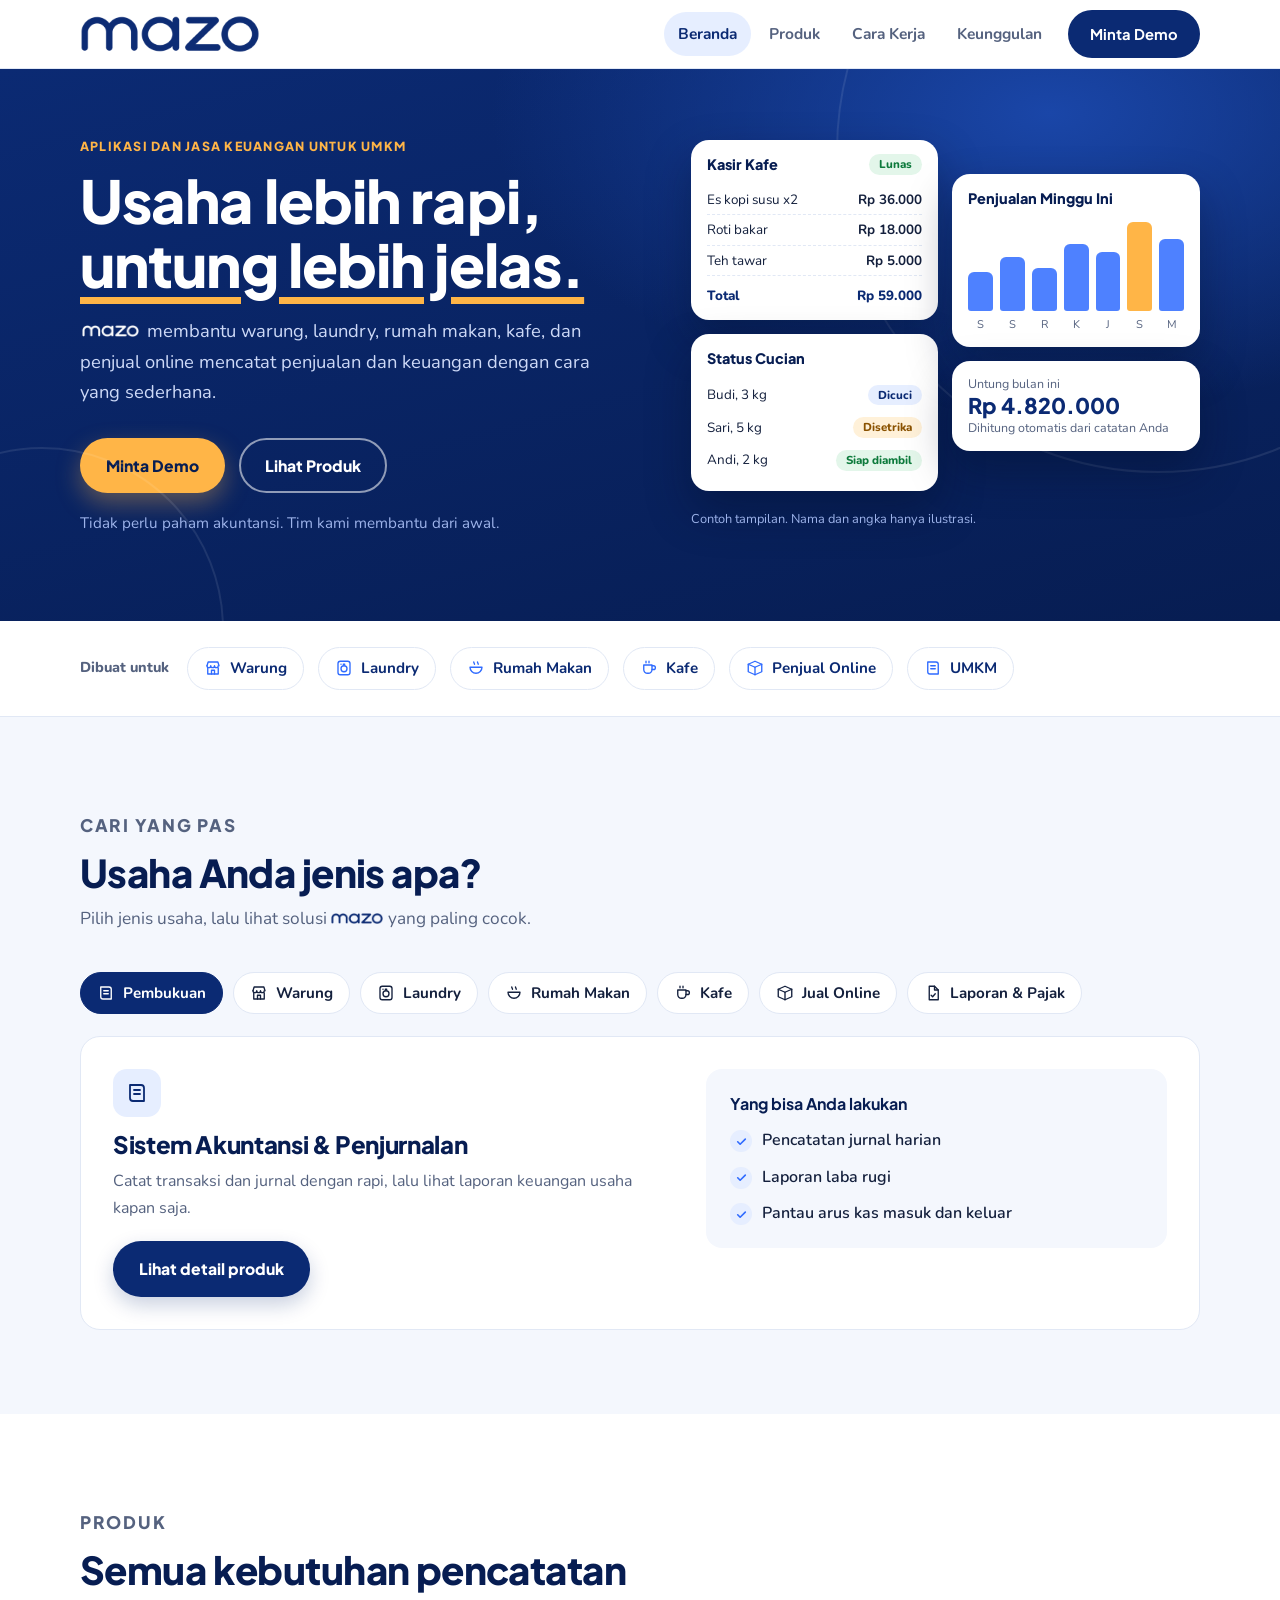
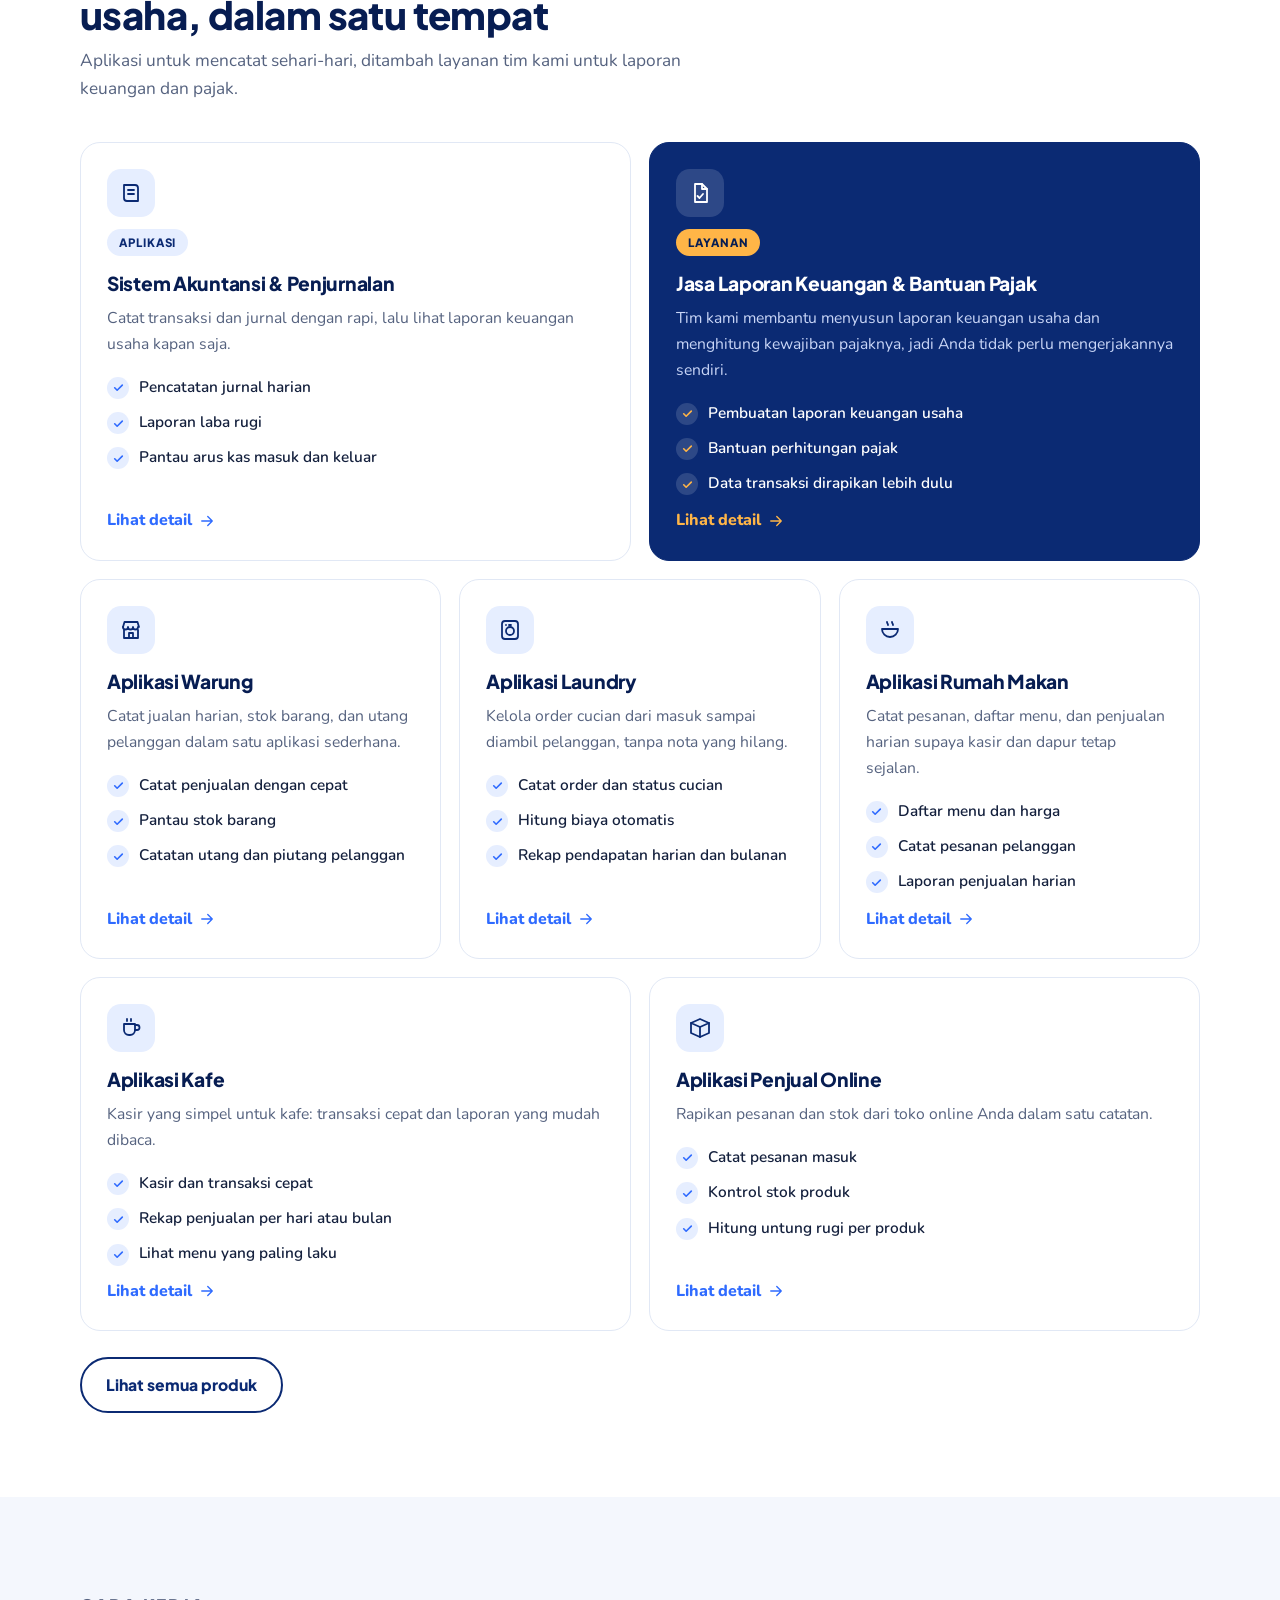
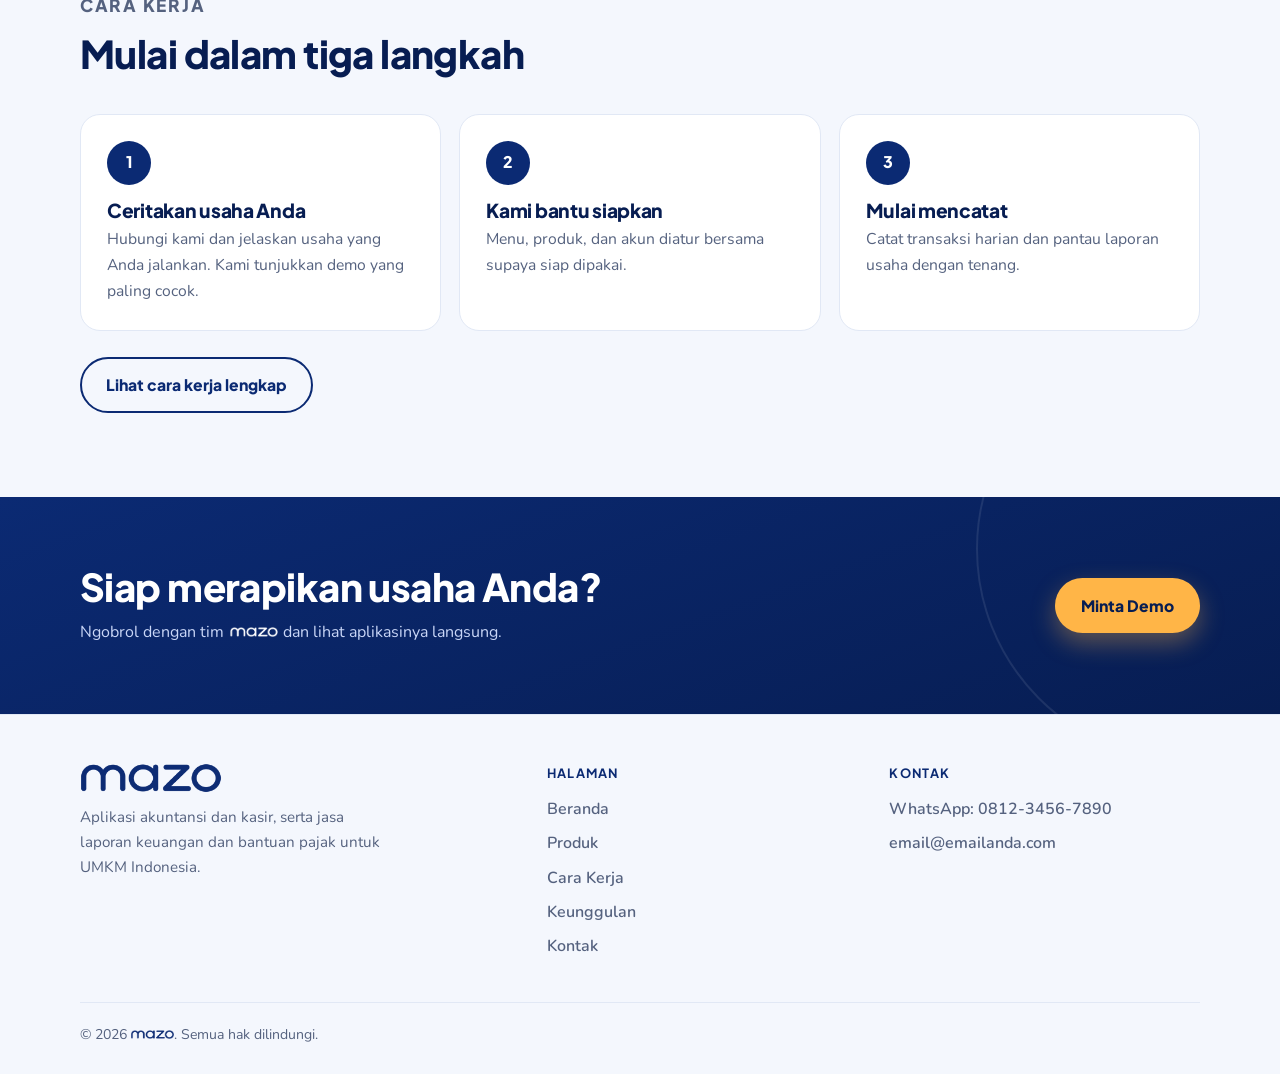
==== index.html @ a64cbf09 "Add files via upload" ====
<!doctype html>
<!-- Mazo website v1.2 -->
<html lang="id">
<head>
<meta charset="utf-8">
<meta name="viewport" content="width=device-width, initial-scale=1, viewport-fit=cover">
<meta name="version" content="1.2">
<title>Mazo - Aplikasi Akuntansi dan Kasir untuk UMKM</title>
<meta name="description" content="Aplikasi akuntansi, kasir, serta jasa laporan keuangan dan bantuan pajak untuk warung, laundry, rumah makan, kafe, dan penjual online.">
<link rel="preconnect" href="https://fonts.googleapis.com"><link rel="preconnect" href="https://fonts.gstatic.com" crossorigin><link href="https://fonts.googleapis.com/css2?family=Nunito:wght@400;600;700&amp;family=Plus+Jakarta+Sans:wght@700;800&amp;display=swap" rel="stylesheet">
<link rel="stylesheet" href="style.css">
</head>
<body>
<div class="site" data-page="index.html"><header class="hdr"><div class="wrap nav"><a href="index.html" aria-label="Mazo, ke beranda"><span class="logo logo-h" role="img" aria-label="Mazo"></span></a><button class="burger" id="burger" aria-label="Buka menu" aria-expanded="false" aria-controls="menu"><span></span><span></span><span></span></button><nav class="menu" id="menu" aria-label="Menu utama"><a href="index.html" aria-current="page">Beranda</a><a href="produk.html">Produk</a><a href="cara-kerja.html">Cara Kerja</a><a href="keunggulan.html">Keunggulan</a><a class="btn" href="kontak.html">Minta Demo</a></nav></div></header><main>
<section class="hero"><div class="wrap hero-grid">
 <div>
  <p class="eyebrow eyebrow-light">Aplikasi dan jasa keuangan untuk UMKM</p>
  <h1>Usaha lebih rapi, <span class="hl">untung lebih jelas.</span></h1>
  <p class="hero-lead"><span class="mz mz-putih" role="img" aria-label="Mazo"></span> membantu warung, laundry, rumah makan, kafe, dan penjual online mencatat penjualan dan keuangan dengan cara yang sederhana.</p>
  <div class="cta-row"><a class="btn btn-sun" href="kontak.html">Minta Demo</a><a class="btn btn-line" href="produk.html">Lihat Produk</a></div>
  <p class="hero-note">Tidak perlu paham akuntansi. Tim kami membantu dari awal.</p>
 </div>
 <div class="collage" aria-hidden="true">
  <div class="col">
   <div class="pop"><div class="pop-head"><span>Kasir Kafe</span><span class="pill">Lunas</span></div>
    <ul class="rows"><li><span>Es kopi susu x2</span><b>Rp 36.000</b></li><li><span>Roti bakar</span><b>Rp 18.000</b></li><li><span>Teh tawar</span><b>Rp 5.000</b></li></ul>
    <div class="total"><span>Total</span><span>Rp 59.000</span></div></div>
   <div class="pop"><div class="pop-head"><span>Status Cucian</span></div>
    <ul class="status"><li><span>Budi, 3 kg</span><span class="pill pill-blue">Dicuci</span></li><li><span>Sari, 5 kg</span><span class="pill pill-sun">Disetrika</span></li><li><span>Andi, 2 kg</span><span class="pill">Siap diambil</span></li></ul></div>
  </div>
  <div class="col">
   <div class="pop"><div class="pop-head"><span>Penjualan Minggu Ini</span></div>
    <div class="bars"><span style="height:42%"></span><span style="height:58%"></span><span style="height:46%"></span><span style="height:72%"></span><span style="height:64%"></span><span class="top" style="height:96%"></span><span style="height:78%"></span></div>
    <div class="days"><span>S</span><span>S</span><span>R</span><span>K</span><span>J</span><span>S</span><span>M</span></div></div>
   <div class="pop"><div class="stat-label">Untung bulan ini</div><div class="stat">Rp 4.820.000</div><div class="stat-label">Dihitung otomatis dari catatan Anda</div></div>
  </div>
  <p class="collage-cap">Contoh tampilan. Nama dan angka hanya ilustrasi.</p>
 </div>
</div></section>
<section class="strip"><div class="wrap"><span class="strip-label">Dibuat untuk</span><span class="chip"><svg class="ico" viewBox="0 0 24 24" fill="none" stroke="currentColor" stroke-width="1.8" stroke-linecap="round" stroke-linejoin="round" aria-hidden="true"><path d="M4 9l1.5-5h13L20 9"/><path d="M4 9a2.5 2.5 0 0 0 5 0 2.5 2.5 0 0 0 5 0 2.5 2.5 0 0 0 5 0"/><path d="M5 12v8h14v-8"/><path d="M10 20v-5h4v5"/></svg>Warung</span><span class="chip"><svg class="ico" viewBox="0 0 24 24" fill="none" stroke="currentColor" stroke-width="1.8" stroke-linecap="round" stroke-linejoin="round" aria-hidden="true"><rect x="4" y="3" width="16" height="18" rx="3"/><circle cx="12" cy="13" r="4"/><path d="M8 7h.01M11 7h2"/></svg>Laundry</span><span class="chip"><svg class="ico" viewBox="0 0 24 24" fill="none" stroke="currentColor" stroke-width="1.8" stroke-linecap="round" stroke-linejoin="round" aria-hidden="true"><path d="M4 11h16a8 8 0 0 1-16 0z"/><path d="M9 4c0 1.5 1 1.5 1 3M14 4c0 1.5 1 1.5 1 3"/></svg>Rumah Makan</span><span class="chip"><svg class="ico" viewBox="0 0 24 24" fill="none" stroke="currentColor" stroke-width="1.8" stroke-linecap="round" stroke-linejoin="round" aria-hidden="true"><path d="M5 8h11v6a5 5 0 0 1-5 5h-1a5 5 0 0 1-5-5z"/><path d="M16 9h2a2.5 2.5 0 0 1 0 5h-2"/><path d="M8 3v2M12 3v2"/></svg>Kafe</span><span class="chip"><svg class="ico" viewBox="0 0 24 24" fill="none" stroke="currentColor" stroke-width="1.8" stroke-linecap="round" stroke-linejoin="round" aria-hidden="true"><path d="M3 7l9-4 9 4-9 4z"/><path d="M3 7v10l9 4 9-4V7"/><path d="M12 11v10"/></svg>Penjual Online</span><span class="chip"><svg class="ico" viewBox="0 0 24 24" fill="none" stroke="currentColor" stroke-width="1.8" stroke-linecap="round" stroke-linejoin="round" aria-hidden="true"><path d="M5 4h11a3 3 0 0 1 3 3v13H8a3 3 0 0 1-3-3z"/><path d="M9 9h6M9 13h6"/></svg>UMKM</span></div></section><section class="section section-mist"><div class="wrap"><div class="sec-head"><p class="eyebrow">Cari yang pas</p><h2>Usaha Anda jenis apa?</h2><p>Pilih jenis usaha, lalu lihat solusi <span class="mz" role="img" aria-label="Mazo"></span> yang paling cocok.</p></div><div class="tabs" role="tablist" aria-label="Jenis usaha"><button class="tab on" type="button" role="tab" data-tab="akuntansi" aria-selected="true"><svg class="ico" viewBox="0 0 24 24" fill="none" stroke="currentColor" stroke-width="1.8" stroke-linecap="round" stroke-linejoin="round" aria-hidden="true"><path d="M5 4h11a3 3 0 0 1 3 3v13H8a3 3 0 0 1-3-3z"/><path d="M9 9h6M9 13h6"/></svg>Pembukuan</button><button class="tab" type="button" role="tab" data-tab="warung" aria-selected="false"><svg class="ico" viewBox="0 0 24 24" fill="none" stroke="currentColor" stroke-width="1.8" stroke-linecap="round" stroke-linejoin="round" aria-hidden="true"><path d="M4 9l1.5-5h13L20 9"/><path d="M4 9a2.5 2.5 0 0 0 5 0 2.5 2.5 0 0 0 5 0 2.5 2.5 0 0 0 5 0"/><path d="M5 12v8h14v-8"/><path d="M10 20v-5h4v5"/></svg>Warung</button><button class="tab" type="button" role="tab" data-tab="laundry" aria-selected="false"><svg class="ico" viewBox="0 0 24 24" fill="none" stroke="currentColor" stroke-width="1.8" stroke-linecap="round" stroke-linejoin="round" aria-hidden="true"><rect x="4" y="3" width="16" height="18" rx="3"/><circle cx="12" cy="13" r="4"/><path d="M8 7h.01M11 7h2"/></svg>Laundry</button><button class="tab" type="button" role="tab" data-tab="rumah-makan" aria-selected="false"><svg class="ico" viewBox="0 0 24 24" fill="none" stroke="currentColor" stroke-width="1.8" stroke-linecap="round" stroke-linejoin="round" aria-hidden="true"><path d="M4 11h16a8 8 0 0 1-16 0z"/><path d="M9 4c0 1.5 1 1.5 1 3M14 4c0 1.5 1 1.5 1 3"/></svg>Rumah Makan</button><button class="tab" type="button" role="tab" data-tab="kafe" aria-selected="false"><svg class="ico" viewBox="0 0 24 24" fill="none" stroke="currentColor" stroke-width="1.8" stroke-linecap="round" stroke-linejoin="round" aria-hidden="true"><path d="M5 8h11v6a5 5 0 0 1-5 5h-1a5 5 0 0 1-5-5z"/><path d="M16 9h2a2.5 2.5 0 0 1 0 5h-2"/><path d="M8 3v2M12 3v2"/></svg>Kafe</button><button class="tab" type="button" role="tab" data-tab="penjual-online" aria-selected="false"><svg class="ico" viewBox="0 0 24 24" fill="none" stroke="currentColor" stroke-width="1.8" stroke-linecap="round" stroke-linejoin="round" aria-hidden="true"><path d="M3 7l9-4 9 4-9 4z"/><path d="M3 7v10l9 4 9-4V7"/><path d="M12 11v10"/></svg>Jual Online</button><button class="tab" type="button" role="tab" data-tab="jasa" aria-selected="false"><svg class="ico" viewBox="0 0 24 24" fill="none" stroke="currentColor" stroke-width="1.8" stroke-linecap="round" stroke-linejoin="round" aria-hidden="true"><path d="M7 3h7l5 5v13H7z"/><path d="M14 3v5h5"/><path d="M9.5 15l2 2 3.5-4"/></svg>Laporan & Pajak</button></div><div class="panel" role="tabpanel" data-panel="akuntansi"><div><span class="ico-box"><svg class="ico" viewBox="0 0 24 24" fill="none" stroke="currentColor" stroke-width="1.8" stroke-linecap="round" stroke-linejoin="round" aria-hidden="true"><path d="M5 4h11a3 3 0 0 1 3 3v13H8a3 3 0 0 1-3-3z"/><path d="M9 9h6M9 13h6"/></svg></span><h3>Sistem Akuntansi & Penjurnalan</h3><p>Catat transaksi dan jurnal dengan rapi, lalu lihat laporan keuangan usaha kapan saja.</p><a class="btn btn-primary" href="produk.html#akuntansi">Lihat detail produk</a></div><div class="panel-list"><b>Yang bisa Anda lakukan</b><ul class="ticks"><li>Pencatatan jurnal harian</li><li>Laporan laba rugi</li><li>Pantau arus kas masuk dan keluar</li></ul></div></div><div class="panel" role="tabpanel" data-panel="warung" hidden><div><span class="ico-box"><svg class="ico" viewBox="0 0 24 24" fill="none" stroke="currentColor" stroke-width="1.8" stroke-linecap="round" stroke-linejoin="round" aria-hidden="true"><path d="M4 9l1.5-5h13L20 9"/><path d="M4 9a2.5 2.5 0 0 0 5 0 2.5 2.5 0 0 0 5 0 2.5 2.5 0 0 0 5 0"/><path d="M5 12v8h14v-8"/><path d="M10 20v-5h4v5"/></svg></span><h3>Aplikasi Warung</h3><p>Catat jualan harian, stok barang, dan utang pelanggan dalam satu aplikasi sederhana.</p><a class="btn btn-primary" href="produk.html#warung">Lihat detail produk</a></div><div class="panel-list"><b>Yang bisa Anda lakukan</b><ul class="ticks"><li>Catat penjualan dengan cepat</li><li>Pantau stok barang</li><li>Catatan utang dan piutang pelanggan</li></ul></div></div><div class="panel" role="tabpanel" data-panel="laundry" hidden><div><span class="ico-box"><svg class="ico" viewBox="0 0 24 24" fill="none" stroke="currentColor" stroke-width="1.8" stroke-linecap="round" stroke-linejoin="round" aria-hidden="true"><rect x="4" y="3" width="16" height="18" rx="3"/><circle cx="12" cy="13" r="4"/><path d="M8 7h.01M11 7h2"/></svg></span><h3>Aplikasi Laundry</h3><p>Kelola order cucian dari masuk sampai diambil pelanggan, tanpa nota yang hilang.</p><a class="btn btn-primary" href="produk.html#laundry">Lihat detail produk</a></div><div class="panel-list"><b>Yang bisa Anda lakukan</b><ul class="ticks"><li>Catat order dan status cucian</li><li>Hitung biaya otomatis</li><li>Rekap pendapatan harian dan bulanan</li></ul></div></div><div class="panel" role="tabpanel" data-panel="rumah-makan" hidden><div><span class="ico-box"><svg class="ico" viewBox="0 0 24 24" fill="none" stroke="currentColor" stroke-width="1.8" stroke-linecap="round" stroke-linejoin="round" aria-hidden="true"><path d="M4 11h16a8 8 0 0 1-16 0z"/><path d="M9 4c0 1.5 1 1.5 1 3M14 4c0 1.5 1 1.5 1 3"/></svg></span><h3>Aplikasi Rumah Makan</h3><p>Catat pesanan, daftar menu, dan penjualan harian supaya kasir dan dapur tetap sejalan.</p><a class="btn btn-primary" href="produk.html#rumah-makan">Lihat detail produk</a></div><div class="panel-list"><b>Yang bisa Anda lakukan</b><ul class="ticks"><li>Daftar menu dan harga</li><li>Catat pesanan pelanggan</li><li>Laporan penjualan harian</li></ul></div></div><div class="panel" role="tabpanel" data-panel="kafe" hidden><div><span class="ico-box"><svg class="ico" viewBox="0 0 24 24" fill="none" stroke="currentColor" stroke-width="1.8" stroke-linecap="round" stroke-linejoin="round" aria-hidden="true"><path d="M5 8h11v6a5 5 0 0 1-5 5h-1a5 5 0 0 1-5-5z"/><path d="M16 9h2a2.5 2.5 0 0 1 0 5h-2"/><path d="M8 3v2M12 3v2"/></svg></span><h3>Aplikasi Kafe</h3><p>Kasir yang simpel untuk kafe: transaksi cepat dan laporan yang mudah dibaca.</p><a class="btn btn-primary" href="produk.html#kafe">Lihat detail produk</a></div><div class="panel-list"><b>Yang bisa Anda lakukan</b><ul class="ticks"><li>Kasir dan transaksi cepat</li><li>Rekap penjualan per hari atau bulan</li><li>Lihat menu yang paling laku</li></ul></div></div><div class="panel" role="tabpanel" data-panel="penjual-online" hidden><div><span class="ico-box"><svg class="ico" viewBox="0 0 24 24" fill="none" stroke="currentColor" stroke-width="1.8" stroke-linecap="round" stroke-linejoin="round" aria-hidden="true"><path d="M3 7l9-4 9 4-9 4z"/><path d="M3 7v10l9 4 9-4V7"/><path d="M12 11v10"/></svg></span><h3>Aplikasi Penjual Online</h3><p>Rapikan pesanan dan stok dari toko online Anda dalam satu catatan.</p><a class="btn btn-primary" href="produk.html#penjual-online">Lihat detail produk</a></div><div class="panel-list"><b>Yang bisa Anda lakukan</b><ul class="ticks"><li>Catat pesanan masuk</li><li>Kontrol stok produk</li><li>Hitung untung rugi per produk</li></ul></div></div><div class="panel" role="tabpanel" data-panel="jasa" hidden><div><span class="ico-box"><svg class="ico" viewBox="0 0 24 24" fill="none" stroke="currentColor" stroke-width="1.8" stroke-linecap="round" stroke-linejoin="round" aria-hidden="true"><path d="M7 3h7l5 5v13H7z"/><path d="M14 3v5h5"/><path d="M9.5 15l2 2 3.5-4"/></svg></span><h3>Jasa Laporan Keuangan & Bantuan Pajak</h3><p>Tim kami membantu menyusun laporan keuangan usaha dan menghitung kewajiban pajaknya, jadi Anda tidak perlu mengerjakannya sendiri.</p><a class="btn btn-primary" href="produk.html#jasa">Lihat detail produk</a></div><div class="panel-list"><b>Yang bisa Anda lakukan</b><ul class="ticks"><li>Pembuatan laporan keuangan usaha</li><li>Bantuan perhitungan pajak</li><li>Data transaksi dirapikan lebih dulu</li><li>Konsultasi langsung dengan tim</li></ul></div></div></div></section><section class="section"><div class="wrap"><div class="sec-head"><p class="eyebrow">Produk</p><h2>Semua kebutuhan pencatatan usaha, dalam satu tempat</h2><p>Aplikasi untuk mencatat sehari-hari, ditambah layanan tim kami untuk laporan keuangan dan pajak.</p></div><div class="bento"><div class="b3" style="display:flex"><article style="flex:1" class="pcard"><span class="ico-box"><svg class="ico" viewBox="0 0 24 24" fill="none" stroke="currentColor" stroke-width="1.8" stroke-linecap="round" stroke-linejoin="round" aria-hidden="true"><path d="M5 4h11a3 3 0 0 1 3 3v13H8a3 3 0 0 1-3-3z"/><path d="M9 9h6M9 13h6"/></svg></span><span class="badge">Aplikasi</span><h3>Sistem Akuntansi & Penjurnalan</h3><p>Catat transaksi dan jurnal dengan rapi, lalu lihat laporan keuangan usaha kapan saja.</p><ul class="ticks"><li>Pencatatan jurnal harian</li><li>Laporan laba rugi</li><li>Pantau arus kas masuk dan keluar</li></ul><a class="more" href="produk.html#akuntansi">Lihat detail <svg class="ico" style="width:18px;height:18px" viewBox="0 0 24 24" fill="none" stroke="currentColor" stroke-width="1.8" stroke-linecap="round" stroke-linejoin="round" aria-hidden="true"><path d="M5 12h14M13 6l6 6-6 6"/></svg></a></article></div><div class="b3" style="display:flex"><article style="flex:1" class="pcard pcard-navy"><span class="ico-box"><svg class="ico" viewBox="0 0 24 24" fill="none" stroke="currentColor" stroke-width="1.8" stroke-linecap="round" stroke-linejoin="round" aria-hidden="true"><path d="M7 3h7l5 5v13H7z"/><path d="M14 3v5h5"/><path d="M9.5 15l2 2 3.5-4"/></svg></span><span class="badge">Layanan</span><h3>Jasa Laporan Keuangan & Bantuan Pajak</h3><p>Tim kami membantu menyusun laporan keuangan usaha dan menghitung kewajiban pajaknya, jadi Anda tidak perlu mengerjakannya sendiri.</p><ul class="ticks"><li>Pembuatan laporan keuangan usaha</li><li>Bantuan perhitungan pajak</li><li>Data transaksi dirapikan lebih dulu</li></ul><a class="more" href="produk.html#jasa">Lihat detail <svg class="ico" style="width:18px;height:18px" viewBox="0 0 24 24" fill="none" stroke="currentColor" stroke-width="1.8" stroke-linecap="round" stroke-linejoin="round" aria-hidden="true"><path d="M5 12h14M13 6l6 6-6 6"/></svg></a></article></div><div class="b2" style="display:flex"><article style="flex:1" class="pcard"><span class="ico-box"><svg class="ico" viewBox="0 0 24 24" fill="none" stroke="currentColor" stroke-width="1.8" stroke-linecap="round" stroke-linejoin="round" aria-hidden="true"><path d="M4 9l1.5-5h13L20 9"/><path d="M4 9a2.5 2.5 0 0 0 5 0 2.5 2.5 0 0 0 5 0 2.5 2.5 0 0 0 5 0"/><path d="M5 12v8h14v-8"/><path d="M10 20v-5h4v5"/></svg></span><h3>Aplikasi Warung</h3><p>Catat jualan harian, stok barang, dan utang pelanggan dalam satu aplikasi sederhana.</p><ul class="ticks"><li>Catat penjualan dengan cepat</li><li>Pantau stok barang</li><li>Catatan utang dan piutang pelanggan</li></ul><a class="more" href="produk.html#warung">Lihat detail <svg class="ico" style="width:18px;height:18px" viewBox="0 0 24 24" fill="none" stroke="currentColor" stroke-width="1.8" stroke-linecap="round" stroke-linejoin="round" aria-hidden="true"><path d="M5 12h14M13 6l6 6-6 6"/></svg></a></article></div><div class="b2" style="display:flex"><article style="flex:1" class="pcard"><span class="ico-box"><svg class="ico" viewBox="0 0 24 24" fill="none" stroke="currentColor" stroke-width="1.8" stroke-linecap="round" stroke-linejoin="round" aria-hidden="true"><rect x="4" y="3" width="16" height="18" rx="3"/><circle cx="12" cy="13" r="4"/><path d="M8 7h.01M11 7h2"/></svg></span><h3>Aplikasi Laundry</h3><p>Kelola order cucian dari masuk sampai diambil pelanggan, tanpa nota yang hilang.</p><ul class="ticks"><li>Catat order dan status cucian</li><li>Hitung biaya otomatis</li><li>Rekap pendapatan harian dan bulanan</li></ul><a class="more" href="produk.html#laundry">Lihat detail <svg class="ico" style="width:18px;height:18px" viewBox="0 0 24 24" fill="none" stroke="currentColor" stroke-width="1.8" stroke-linecap="round" stroke-linejoin="round" aria-hidden="true"><path d="M5 12h14M13 6l6 6-6 6"/></svg></a></article></div><div class="b2" style="display:flex"><article style="flex:1" class="pcard"><span class="ico-box"><svg class="ico" viewBox="0 0 24 24" fill="none" stroke="currentColor" stroke-width="1.8" stroke-linecap="round" stroke-linejoin="round" aria-hidden="true"><path d="M4 11h16a8 8 0 0 1-16 0z"/><path d="M9 4c0 1.5 1 1.5 1 3M14 4c0 1.5 1 1.5 1 3"/></svg></span><h3>Aplikasi Rumah Makan</h3><p>Catat pesanan, daftar menu, dan penjualan harian supaya kasir dan dapur tetap sejalan.</p><ul class="ticks"><li>Daftar menu dan harga</li><li>Catat pesanan pelanggan</li><li>Laporan penjualan harian</li></ul><a class="more" href="produk.html#rumah-makan">Lihat detail <svg class="ico" style="width:18px;height:18px" viewBox="0 0 24 24" fill="none" stroke="currentColor" stroke-width="1.8" stroke-linecap="round" stroke-linejoin="round" aria-hidden="true"><path d="M5 12h14M13 6l6 6-6 6"/></svg></a></article></div><div class="b3" style="display:flex"><article style="flex:1" class="pcard"><span class="ico-box"><svg class="ico" viewBox="0 0 24 24" fill="none" stroke="currentColor" stroke-width="1.8" stroke-linecap="round" stroke-linejoin="round" aria-hidden="true"><path d="M5 8h11v6a5 5 0 0 1-5 5h-1a5 5 0 0 1-5-5z"/><path d="M16 9h2a2.5 2.5 0 0 1 0 5h-2"/><path d="M8 3v2M12 3v2"/></svg></span><h3>Aplikasi Kafe</h3><p>Kasir yang simpel untuk kafe: transaksi cepat dan laporan yang mudah dibaca.</p><ul class="ticks"><li>Kasir dan transaksi cepat</li><li>Rekap penjualan per hari atau bulan</li><li>Lihat menu yang paling laku</li></ul><a class="more" href="produk.html#kafe">Lihat detail <svg class="ico" style="width:18px;height:18px" viewBox="0 0 24 24" fill="none" stroke="currentColor" stroke-width="1.8" stroke-linecap="round" stroke-linejoin="round" aria-hidden="true"><path d="M5 12h14M13 6l6 6-6 6"/></svg></a></article></div><div class="b3" style="display:flex"><article style="flex:1" class="pcard"><span class="ico-box"><svg class="ico" viewBox="0 0 24 24" fill="none" stroke="currentColor" stroke-width="1.8" stroke-linecap="round" stroke-linejoin="round" aria-hidden="true"><path d="M3 7l9-4 9 4-9 4z"/><path d="M3 7v10l9 4 9-4V7"/><path d="M12 11v10"/></svg></span><h3>Aplikasi Penjual Online</h3><p>Rapikan pesanan dan stok dari toko online Anda dalam satu catatan.</p><ul class="ticks"><li>Catat pesanan masuk</li><li>Kontrol stok produk</li><li>Hitung untung rugi per produk</li></ul><a class="more" href="produk.html#penjual-online">Lihat detail <svg class="ico" style="width:18px;height:18px" viewBox="0 0 24 24" fill="none" stroke="currentColor" stroke-width="1.8" stroke-linecap="round" stroke-linejoin="round" aria-hidden="true"><path d="M5 12h14M13 6l6 6-6 6"/></svg></a></article></div></div><p class="section-link"><a class="btn btn-ghost" href="produk.html">Lihat semua produk</a></p></div></section><section class="section section-mist"><div class="wrap"><div class="sec-head"><p class="eyebrow">Cara kerja</p><h2>Mulai dalam tiga langkah</h2></div><div class="steps"><div class="step"><div class="num">1</div><h3>Ceritakan usaha Anda</h3><p>Hubungi kami dan jelaskan usaha yang Anda jalankan. Kami tunjukkan demo yang paling cocok.</p></div><div class="step"><div class="num">2</div><h3>Kami bantu siapkan</h3><p>Menu, produk, dan akun diatur bersama supaya siap dipakai.</p></div><div class="step"><div class="num">3</div><h3>Mulai mencatat</h3><p>Catat transaksi harian dan pantau laporan usaha dengan tenang.</p></div></div><p class="section-link"><a class="btn btn-ghost" href="cara-kerja.html">Lihat cara kerja lengkap</a></p></div></section><section class="cta-band"><div class="wrap cta-inner"><div><h2>Siap merapikan usaha Anda?</h2><p>Ngobrol dengan tim <span class="mz mz-putih" role="img" aria-label="Mazo"></span> dan lihat aplikasinya langsung.</p></div><a class="btn btn-sun" href="kontak.html">Minta Demo</a></div></section></main><footer class="foot"><div class="wrap"><div class="foot-grid"><div><span class="logo logo-f" role="img" aria-label="Mazo"></span><p>Aplikasi akuntansi dan kasir, serta jasa laporan keuangan dan bantuan pajak untuk UMKM Indonesia.</p></div><div><h4>Halaman</h4><ul><li><a href="index.html">Beranda</a></li><li><a href="produk.html">Produk</a></li><li><a href="cara-kerja.html">Cara Kerja</a></li><li><a href="keunggulan.html">Keunggulan</a></li><li><a href="kontak.html">Kontak</a></li></ul></div><div><h4>Kontak</h4><ul><li>WhatsApp: 0812-3456-7890</li><li>email@emailanda.com</li></ul></div></div><div class="copyright"><span>&copy; <span id="year">2026</span> <span class="mz" role="img" aria-label="Mazo"></span>. Semua hak dilindungi.</span></div></div></footer></div><script src="site.js"></script>
</body>
</html>
---- style.css ----
/* Mazo website v1.2
   Konsep layout: bentuk bulat dan lembut mengikuti logo; hero biru navy dengan kartu putih
   melayang sebagai pusat perhatian, bagian lain tenang dan putih supaya konten mudah dibaca. */
:root{
  --navy:#0b2a73;
  --navy-deep:#071d52;
  --blue:#2f6bff;
  --sky:#e6eeff;
  --mist:#f4f7fd;
  --paper:#ffffff;
  --ink:#14203d;
  --muted:#55627f;
  --line:#e1e8f5;
  --sun:#ffb547;
  --ok:#12a150;
  --font-display:'Plus Jakarta Sans','Nunito',system-ui,-apple-system,'Segoe UI',sans-serif;
  --font-body:'Nunito',system-ui,-apple-system,'Segoe UI',sans-serif;
  --r:20px;
  color-scheme:light;
}
*{box-sizing:border-box;margin:0;padding:0}
html{scroll-behavior:smooth}
[hidden]{display:none!important}
body{font-family:var(--font-body);background:var(--paper);color:var(--ink);line-height:1.65;-webkit-font-smoothing:antialiased}
body::before{content:"";position:fixed;inset:0 0 auto;height:env(safe-area-inset-top,0px);background:var(--paper);z-index:60}
img{max-width:100%;display:block}
a{color:inherit;text-decoration:none}
ul{list-style:none}
:focus-visible{outline:3px solid var(--blue);outline-offset:3px}
.hero :focus-visible,.cta-band :focus-visible{outline-color:var(--sun)}
.site{overflow-x:clip}
.wrap{max-width:1160px;margin:0 auto;padding-left:max(20px,env(safe-area-inset-left,0px));padding-right:max(20px,env(safe-area-inset-right,0px))}

/* logo (gambar asli, dipakai di semua tempat kata Mazo muncul) */
.logo{display:block;background:url(logo.png) center/contain no-repeat;flex:none}
.logo-putih{background-image:url(logo-putih.png)}
.logo-h{width:180px;height:38px}
.logo-f{width:142px;height:30px}
.mz{display:inline-block;height:.64em;width:3.04em;background:url(logo.png) center/contain no-repeat;vertical-align:baseline}
.mz-putih{background-image:url(logo-putih.png)}

/* tipografi */
h1,h2,h3{font-family:var(--font-display);font-weight:800;line-height:1.15;color:var(--navy-deep);letter-spacing:-.015em;text-wrap:balance}
h2{font-size:clamp(1.7rem,3.4vw,2.4rem)}
h3{font-size:1.2rem}
.eyebrow{display:inline-block;font-family:var(--font-display);font-weight:800;font-size:.78rem;letter-spacing:.1em;text-transform:uppercase;color:var(--blue);margin-bottom:12px}
.eyebrow-light{color:var(--sun)}
.lead{color:var(--muted);font-size:1.1rem;max-width:60ch}

/* tombol */
.btn{display:inline-flex;align-items:center;justify-content:center;gap:8px;padding:13px 24px;border-radius:999px;font-family:var(--font-display);font-weight:800;font-size:.98rem;border:2px solid transparent;cursor:pointer;text-align:center;transition:transform .15s,background .15s,box-shadow .15s}
.btn:hover{transform:translateY(-2px)}
.btn-primary{background:var(--navy);color:#fff;box-shadow:0 8px 20px rgba(11,42,115,.22)}
.btn-primary:hover{background:var(--navy-deep)}
.btn-sun{background:var(--sun);color:var(--navy-deep);box-shadow:0 10px 24px rgba(255,181,71,.35)}
.btn-sun:hover{background:#ffc169}
.btn-line{border-color:rgba(255,255,255,.55);color:#fff}
.btn-line:hover{background:rgba(255,255,255,.1)}
.btn-ghost{border-color:var(--navy);color:var(--navy)}
.btn-ghost:hover{background:var(--sky)}
.more{display:inline-flex;align-items:center;gap:6px;font-weight:800;color:var(--blue);margin-top:auto}
.more:hover{text-decoration:underline;text-underline-offset:3px}

/* header */
.hdr{position:sticky;top:env(safe-area-inset-top,0px);z-index:50;background:rgba(255,255,255,.94);backdrop-filter:saturate(1.4) blur(10px);border-bottom:1px solid var(--line)}
.nav{display:flex;align-items:center;justify-content:space-between;height:68px;gap:16px}
.menu{display:flex;align-items:center;gap:4px}
.menu a{padding:9px 14px;border-radius:999px;font-weight:700;color:var(--muted);font-size:.97rem}
.menu a:hover{color:var(--navy);background:var(--mist)}
.menu a[aria-current=page]{color:var(--navy);background:var(--sky)}
.menu .btn{margin-left:8px;padding:10px 20px;color:#fff;background:var(--navy);font-size:.92rem}
.menu .btn:hover{background:var(--navy-deep);color:#fff}
.menu .btn[aria-current=page]{background:var(--navy-deep);color:#fff}
.burger{display:none;background:none;border:0;cursor:pointer;padding:10px}
.burger span{display:block;width:24px;height:3px;border-radius:3px;background:var(--navy);margin:5px 0}

/* ikon */
.ico{width:24px;height:24px;flex:none}
.ico-box{width:48px;height:48px;border-radius:14px;background:var(--sky);color:var(--navy);display:grid;place-items:center;flex:none}

/* hero */
.hero{position:relative;overflow:hidden;color:#fff;padding-block:64px 84px;background:radial-gradient(900px 480px at 82% 8%,#1a46a8 0,transparent 62%),linear-gradient(165deg,var(--navy) 0%,var(--navy-deep) 100%)}
.hero::before,.hero::after{content:"";position:absolute;border-radius:50%;border:2px solid rgba(255,255,255,.09);pointer-events:none}
.hero::before{width:640px;height:640px;right:-200px;top:-240px}
.hero::after{width:360px;height:360px;left:-140px;bottom:-190px}
.hero-grid{position:relative;display:grid;grid-template-columns:minmax(0,1.05fr) minmax(0,.95fr);gap:48px;align-items:center}
.hero h1{color:#fff;font-size:clamp(2.3rem,5.2vw,3.7rem);line-height:1.08;margin-bottom:20px}
.hl{text-decoration:underline;text-decoration-color:var(--sun);text-decoration-thickness:.12em;text-underline-offset:.16em}
.hero-lead{color:#cdd9f7;font-size:1.15rem;max-width:50ch;margin-bottom:30px}
.hero-lead .mz{font-size:1.1em}
.cta-row{display:flex;flex-wrap:wrap;gap:14px}
.hero-note{margin-top:18px;color:#9db3ea;font-size:.95rem}

/* kolase kartu di hero */
.collage{display:grid;grid-template-columns:minmax(0,1fr) minmax(0,1fr);gap:14px;align-items:start}
.col{display:grid;gap:14px}
.col+.col{margin-top:34px}
.pop{background:#fff;color:var(--ink);border-radius:18px;padding:14px 16px;box-shadow:0 20px 44px rgba(3,12,40,.38);font-size:.84rem;line-height:1.45;animation:float 6s ease-in-out infinite}
.col:nth-child(2) .pop:nth-child(1){animation-delay:-2s}
.pop:nth-child(2){animation-delay:-4s}
@keyframes float{0%,100%{transform:translateY(0)}50%{transform:translateY(-7px)}}
.pop-head{display:flex;align-items:center;justify-content:space-between;gap:8px;margin-bottom:10px;font-family:var(--font-display);font-weight:800;color:var(--navy-deep);font-size:.9rem}
.pill{display:inline-block;padding:2px 10px;border-radius:999px;background:#e3f6ea;color:#0d7a3c;font-weight:800;font-size:.72rem;font-family:var(--font-body)}
.pill-blue{background:var(--sky);color:var(--navy)}
.pill-sun{background:#fff1d9;color:#8a5200}
.rows li{display:flex;justify-content:space-between;gap:10px;padding:5px 0;border-bottom:1px dashed var(--line)}
.rows li span{min-width:0}
.rows li b{white-space:nowrap;font-weight:700}
.total{display:flex;justify-content:space-between;gap:10px;margin-top:10px;font-weight:800;color:var(--navy)}
.bars{display:flex;align-items:flex-end;gap:7px;height:92px}
.bars span{flex:1;background:var(--blue);border-radius:6px 6px 3px 3px;opacity:.85}
.bars span.top{background:var(--sun);opacity:1}
.days{display:flex;gap:7px;margin-top:6px;color:var(--muted);font-size:.7rem}
.days span{flex:1;text-align:center}
.stat{font-family:var(--font-display);font-weight:800;color:var(--navy);font-size:1.35rem;line-height:1.2}
.stat-label{color:var(--muted);font-size:.78rem}
.status li{display:flex;align-items:center;justify-content:space-between;gap:8px;padding:6px 0}
.status li span:first-child{min-width:0}
.collage-cap{grid-column:1/-1;color:#9db3ea;font-size:.8rem;margin-top:4px}

/* seksi umum */
.section{padding-block:84px}
.section-mist{background:var(--mist)}
.sec-head{max-width:660px;margin-bottom:38px}
.sec-head p{color:var(--muted);font-size:1.08rem;margin-top:10px}
.sec-head .mz{font-size:1em}

/* strip cocok untuk */
.strip{padding-block:26px;border-bottom:1px solid var(--line)}
.strip .wrap{display:flex;flex-wrap:wrap;align-items:center;gap:12px 14px}
.strip-label{font-weight:800;color:var(--muted);font-size:.9rem;margin-right:4px}
.chip{display:inline-flex;align-items:center;gap:8px;padding:8px 16px;border:1px solid var(--line);border-radius:999px;font-weight:700;color:var(--navy);background:#fff;font-size:.95rem}
.chip .ico{width:18px;height:18px;color:var(--blue)}

/* pencari solusi */
.tabs{display:flex;flex-wrap:wrap;gap:10px;margin-bottom:22px}
.tab{display:inline-flex;align-items:center;gap:8px;padding:10px 16px;border-radius:999px;border:1.5px solid var(--line);background:#fff;font:700 .95rem var(--font-body);color:var(--ink);cursor:pointer;transition:background .15s,color .15s,border-color .15s}
.tab .ico{width:18px;height:18px}
.tab:hover{border-color:var(--navy)}
.tab.on{background:var(--navy);color:#fff;border-color:var(--navy)}
.panel{background:#fff;border:1px solid var(--line);border-radius:var(--r);padding:32px;display:grid;grid-template-columns:minmax(0,1.1fr) minmax(0,.9fr);gap:30px;align-items:start}
.panel h3{font-size:1.5rem;margin:14px 0 10px}
.panel p{color:var(--muted)}
.panel .btn{margin-top:20px}
.panel-list{background:var(--mist);border-radius:16px;padding:22px 24px}
.panel-list b{display:block;font-family:var(--font-display);margin-bottom:10px;color:var(--navy-deep)}

/* daftar centang */
.ticks{display:grid;gap:10px}
.ticks li{position:relative;padding-left:32px;font-weight:600}
.ticks li::before{content:"";position:absolute;left:0;top:.2em;width:22px;height:22px;border-radius:50%;background:var(--sky) url("data:image/svg+xml,%3Csvg xmlns='http://www.w3.org/2000/svg' viewBox='0 0 24 24' fill='none' stroke='%232f6bff' stroke-width='3' stroke-linecap='round' stroke-linejoin='round'%3E%3Cpath d='M5 12.5l4.5 4.5L19 7.5'/%3E%3C/svg%3E") center/13px no-repeat}
.on-navy .ticks li::before,.pcard-navy .ticks li::before{background-color:rgba(255,255,255,.14);background-image:url("data:image/svg+xml,%3Csvg xmlns='http://www.w3.org/2000/svg' viewBox='0 0 24 24' fill='none' stroke='%23ffb547' stroke-width='3' stroke-linecap='round' stroke-linejoin='round'%3E%3Cpath d='M5 12.5l4.5 4.5L19 7.5'/%3E%3C/svg%3E")}

/* kartu produk */
.bento{display:grid;grid-template-columns:repeat(6,minmax(0,1fr));gap:18px}
.b3{grid-column:span 3}
.b2{grid-column:span 2}
.pcard{background:#fff;border:1px solid var(--line);border-radius:var(--r);padding:26px;display:flex;flex-direction:column;gap:12px;transition:transform .2s,box-shadow .2s}
.pcard:hover{transform:translateY(-4px);box-shadow:0 18px 40px rgba(11,42,115,.1)}
.pcard h3{margin-top:4px}
.pcard p{color:var(--muted);font-size:.98rem}
.pcard .ticks{margin-top:4px;font-size:.96rem}
.pcard-navy{background:var(--navy);border-color:var(--navy);color:#fff}
.pcard-navy h3{color:#fff}
.pcard-navy p{color:#c9d6f7}
.pcard-navy .ico-box{background:rgba(255,255,255,.14);color:#fff}
.pcard-navy .more{color:var(--sun)}
.badge{align-self:flex-start;font-family:var(--font-display);font-weight:800;font-size:.72rem;letter-spacing:.08em;text-transform:uppercase;padding:4px 12px;border-radius:999px;background:var(--sky);color:var(--navy)}
.pcard-navy .badge{background:var(--sun);color:var(--navy-deep)}

/* langkah */
.steps{display:grid;grid-template-columns:repeat(3,minmax(0,1fr));gap:18px}
.step{background:#fff;border:1px solid var(--line);border-radius:var(--r);padding:26px}
.num{width:44px;height:44px;border-radius:50%;background:var(--navy);color:#fff;display:grid;place-items:center;font-family:var(--font-display);font-weight:800;margin-bottom:14px}
.step h3{margin-bottom:6px}
.step p{color:var(--muted);font-size:.98rem}
.section-link{margin-top:26px}

/* pita ajakan */
.cta-band{background:linear-gradient(160deg,var(--navy),var(--navy-deep));color:#fff;padding-block:68px;position:relative;overflow:hidden}
.cta-band::before{content:"";position:absolute;width:420px;height:420px;border-radius:50%;border:2px solid rgba(255,255,255,.09);right:-120px;top:-160px}
.cta-inner{position:relative;display:flex;flex-wrap:wrap;align-items:center;justify-content:space-between;gap:24px 40px}
.cta-inner h2{color:#fff;max-width:20ch}
.cta-inner p{color:#c9d6f7;margin-top:10px;max-width:48ch}
.cta-inner .mz{font-size:1.05em}

/* banner halaman dalam */
.banner{position:relative;overflow:hidden;background:var(--sky);padding-block:58px 52px}
.banner::after{content:"";position:absolute;width:380px;height:380px;border-radius:50%;border:2px solid rgba(11,42,115,.08);right:-110px;top:-150px}
.banner .wrap{position:relative}
.banner h1{font-size:clamp(2rem,4.4vw,3rem);margin-bottom:12px}
.banner p{color:var(--muted);font-size:1.1rem;max-width:58ch}
.banner .mz{font-size:1.05em}

/* halaman produk */
.plist{display:grid;grid-template-columns:repeat(2,minmax(0,1fr));gap:20px}
.pcard .fit{font-size:.92rem;color:var(--muted);border-top:1px dashed var(--line);padding-top:12px;margin-top:6px}
.pcard-navy .fit{border-top-color:rgba(255,255,255,.25);color:#c9d6f7}
.pcard .btn{align-self:flex-start;margin-top:6px}
.pcard-wide{grid-column:1/-1;display:grid;grid-template-columns:minmax(0,1.1fr) minmax(0,.9fr);gap:12px 36px;align-items:start}
.pcard-wide .left{display:flex;flex-direction:column;gap:12px}
.pcard-wide .right{background:rgba(255,255,255,.08);border-radius:16px;padding:22px 24px}
.pcard-wide .right b{display:block;font-family:var(--font-display);margin-bottom:10px}
.plist [id]{scroll-margin-top:96px}

/* langkah detail */
.flow{display:grid;gap:18px;max-width:820px}
.flow .step{display:grid;grid-template-columns:auto minmax(0,1fr);gap:0 20px;align-items:start}
.flow .num{margin:0}

/* tanya jawab */
.faq{max-width:820px}
.faq details{border-bottom:1px solid var(--line);padding:18px 0}
.faq summary{cursor:pointer;font-family:var(--font-display);font-weight:800;color:var(--navy-deep);list-style:none;display:flex;justify-content:space-between;gap:16px;align-items:center}
.faq summary::-webkit-details-marker{display:none}
.faq summary::after{content:"+";font-size:1.5rem;line-height:1;color:var(--blue);transition:transform .2s}
.faq details[open] summary::after{transform:rotate(45deg)}
.faq details p{color:var(--muted);margin-top:10px}

/* keunggulan */
.why-grid{display:grid;grid-template-columns:repeat(2,minmax(0,1fr));gap:18px}
.why{display:flex;gap:18px;padding:26px;background:#fff;border:1px solid var(--line);border-radius:var(--r)}
.why > div{min-width:0}
.why h3{margin-bottom:6px}
.why p{color:var(--muted);font-size:.98rem}
.chips{display:flex;flex-wrap:wrap;gap:12px}

/* kontak */
.contact-grid{display:grid;grid-template-columns:minmax(0,.9fr) minmax(0,1.1fr);gap:40px;align-items:start}
.info{display:grid;gap:14px}
.info-item{background:#fff;border:1px solid var(--line);border-radius:16px;padding:18px 20px;display:flex;flex-wrap:wrap;align-items:center;justify-content:space-between;gap:10px}
.info-item small{display:block;color:var(--muted);font-weight:700}
.info-item strong{font-family:var(--font-display);font-size:1.1rem;color:var(--navy-deep);overflow-wrap:anywhere}
.copy{border:1.5px solid var(--line);background:var(--mist);border-radius:999px;padding:7px 16px;font:700 .85rem var(--font-body);color:var(--navy);cursor:pointer}
.copy:hover{border-color:var(--navy)}
form{background:#fff;border:1px solid var(--line);border-radius:var(--r);padding:30px;box-shadow:0 20px 44px rgba(11,42,115,.08)}
label{display:block;font-weight:800;font-size:.92rem;margin:16px 0 6px;color:var(--navy-deep)}
label:first-of-type{margin-top:0}
input,select,textarea{width:100%;padding:13px 14px;border:1.5px solid var(--line);border-radius:12px;font:inherit;color:var(--ink);background:#fff}
input:focus,select:focus,textarea:focus{outline:none;border-color:var(--blue);box-shadow:0 0 0 3px rgba(47,107,255,.16)}
textarea{resize:vertical;min-height:100px}
form .btn{width:100%;margin-top:20px}
.form-note{font-size:.88rem;color:var(--muted);margin-top:10px;text-align:center}
.form-err{color:#b42318;font-weight:700;font-size:.9rem;margin-top:10px}

/* footer */
.foot{background:var(--mist);border-top:1px solid var(--line);padding-block:48px 28px}
.foot-grid{display:grid;grid-template-columns:minmax(0,1.4fr) minmax(0,1fr) minmax(0,1fr);gap:32px}
.foot p{color:var(--muted);font-size:.95rem;margin-top:12px;max-width:34ch}
.foot h4{font-family:var(--font-display);font-size:.8rem;letter-spacing:.1em;text-transform:uppercase;color:var(--navy);margin-bottom:12px}
.foot li{margin-bottom:8px;font-weight:600;color:var(--muted);overflow-wrap:anywhere}
.foot li a:hover{color:var(--navy)}
.copyright{margin-top:34px;padding-top:20px;border-top:1px solid var(--line);color:var(--muted);font-size:.88rem;display:flex;flex-wrap:wrap;gap:8px 16px;align-items:center;justify-content:space-between}

/* responsif */
@media (max-width:1000px){
  .hero-grid,.contact-grid,.panel,.pcard-wide{grid-template-columns:minmax(0,1fr)}
  .b2{grid-column:span 3}
  .steps{grid-template-columns:minmax(0,1fr)}
  .foot-grid{grid-template-columns:minmax(0,1fr) minmax(0,1fr)}
  .foot-grid > :first-child{grid-column:1/-1}
}
@media (max-width:880px){
  .section{padding-block:60px}
  .burger{display:block}
  .menu{position:absolute;top:68px;left:0;right:0;background:#fff;border-bottom:1px solid var(--line);flex-direction:column;align-items:stretch;gap:2px;padding:10px max(20px,env(safe-area-inset-right,0px)) 18px max(20px,env(safe-area-inset-left,0px));display:none}
  .menu.open{display:flex}
  .menu a{padding:13px 14px}
  .menu .btn{margin:8px 0 0;text-align:center}
  .plist,.why-grid{grid-template-columns:minmax(0,1fr)}
}
@media (max-width:620px){
  .b3,.b2{grid-column:1/-1}
  .hero{padding-block:44px 60px}
  .collage{gap:10px}
  .col{gap:10px}
  .pop{padding:12px;font-size:.78rem}
  .stat{font-size:1.05rem;white-space:nowrap}
  .panel{padding:22px}
  .foot-grid{grid-template-columns:minmax(0,1fr)}
  .flow .step{grid-template-columns:minmax(0,1fr)}
  .flow .num{margin-bottom:12px}
  form{padding:22px}
}
@media (prefers-reduced-motion:reduce){
  html{scroll-behavior:auto}
  .pop{animation:none}
  .btn,.pcard{transition:none}
}
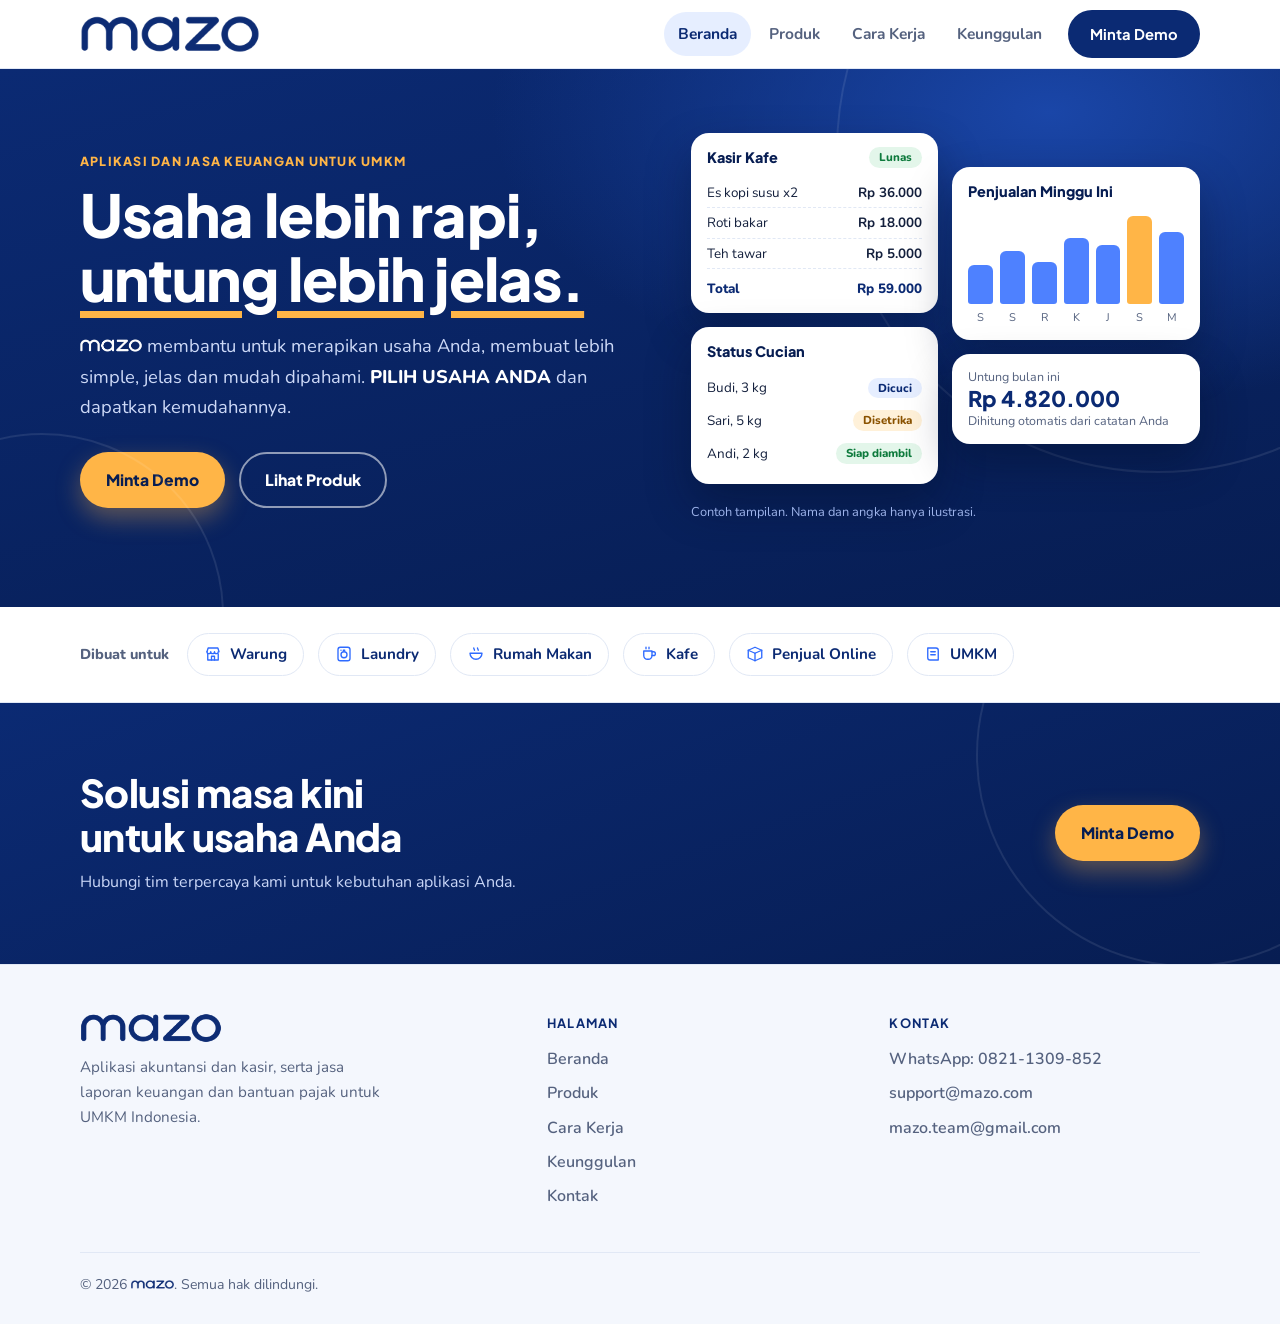
==== commit 5669e154: "Add files via upload" ====
--- a/index.html
+++ b/index.html
@@ -1,10 +1,10 @@
 <!doctype html>
-<!-- Mazo website v1.2 -->
+<!-- Mazo website v1.3 -->
 <html lang="id">
 <head>
 <meta charset="utf-8">
 <meta name="viewport" content="width=device-width, initial-scale=1, viewport-fit=cover">
-<meta name="version" content="1.2">
+<meta name="version" content="1.3">
 <title>Mazo - Aplikasi Akuntansi dan Kasir untuk UMKM</title>
 <meta name="description" content="Aplikasi akuntansi, kasir, serta jasa laporan keuangan dan bantuan pajak untuk warung, laundry, rumah makan, kafe, dan penjual online.">
 <link rel="preconnect" href="https://fonts.googleapis.com"><link rel="preconnect" href="https://fonts.gstatic.com" crossorigin><link href="https://fonts.googleapis.com/css2?family=Nunito:wght@400;600;700&amp;family=Plus+Jakarta+Sans:wght@700;800&amp;display=swap" rel="stylesheet">
@@ -16,9 +16,8 @@
  <div>
   <p class="eyebrow eyebrow-light">Aplikasi dan jasa keuangan untuk UMKM</p>
   <h1>Usaha lebih rapi, <span class="hl">untung lebih jelas.</span></h1>
-  <p class="hero-lead"><span class="mz mz-putih" role="img" aria-label="Mazo"></span> membantu warung, laundry, rumah makan, kafe, dan penjual online mencatat penjualan dan keuangan dengan cara yang sederhana.</p>
+  <p class="hero-lead"><span class="mz mz-putih" role="img" aria-label="Mazo"></span> membantu untuk merapikan usaha Anda, membuat lebih simple, jelas dan mudah dipahami. <strong>PILIH USAHA ANDA</strong> dan dapatkan kemudahannya.</p>
   <div class="cta-row"><a class="btn btn-sun" href="kontak.html">Minta Demo</a><a class="btn btn-line" href="produk.html">Lihat Produk</a></div>
-  <p class="hero-note">Tidak perlu paham akuntansi. Tim kami membantu dari awal.</p>
  </div>
  <div class="collage" aria-hidden="true">
   <div class="col">
@@ -37,6 +36,6 @@
   <p class="collage-cap">Contoh tampilan. Nama dan angka hanya ilustrasi.</p>
  </div>
 </div></section>
-<section class="strip"><div class="wrap"><span class="strip-label">Dibuat untuk</span><span class="chip"><svg class="ico" viewBox="0 0 24 24" fill="none" stroke="currentColor" stroke-width="1.8" stroke-linecap="round" stroke-linejoin="round" aria-hidden="true"><path d="M4 9l1.5-5h13L20 9"/><path d="M4 9a2.5 2.5 0 0 0 5 0 2.5 2.5 0 0 0 5 0 2.5 2.5 0 0 0 5 0"/><path d="M5 12v8h14v-8"/><path d="M10 20v-5h4v5"/></svg>Warung</span><span class="chip"><svg class="ico" viewBox="0 0 24 24" fill="none" stroke="currentColor" stroke-width="1.8" stroke-linecap="round" stroke-linejoin="round" aria-hidden="true"><rect x="4" y="3" width="16" height="18" rx="3"/><circle cx="12" cy="13" r="4"/><path d="M8 7h.01M11 7h2"/></svg>Laundry</span><span class="chip"><svg class="ico" viewBox="0 0 24 24" fill="none" stroke="currentColor" stroke-width="1.8" stroke-linecap="round" stroke-linejoin="round" aria-hidden="true"><path d="M4 11h16a8 8 0 0 1-16 0z"/><path d="M9 4c0 1.5 1 1.5 1 3M14 4c0 1.5 1 1.5 1 3"/></svg>Rumah Makan</span><span class="chip"><svg class="ico" viewBox="0 0 24 24" fill="none" stroke="currentColor" stroke-width="1.8" stroke-linecap="round" stroke-linejoin="round" aria-hidden="true"><path d="M5 8h11v6a5 5 0 0 1-5 5h-1a5 5 0 0 1-5-5z"/><path d="M16 9h2a2.5 2.5 0 0 1 0 5h-2"/><path d="M8 3v2M12 3v2"/></svg>Kafe</span><span class="chip"><svg class="ico" viewBox="0 0 24 24" fill="none" stroke="currentColor" stroke-width="1.8" stroke-linecap="round" stroke-linejoin="round" aria-hidden="true"><path d="M3 7l9-4 9 4-9 4z"/><path d="M3 7v10l9 4 9-4V7"/><path d="M12 11v10"/></svg>Penjual Online</span><span class="chip"><svg class="ico" viewBox="0 0 24 24" fill="none" stroke="currentColor" stroke-width="1.8" stroke-linecap="round" stroke-linejoin="round" aria-hidden="true"><path d="M5 4h11a3 3 0 0 1 3 3v13H8a3 3 0 0 1-3-3z"/><path d="M9 9h6M9 13h6"/></svg>UMKM</span></div></section><section class="section section-mist"><div class="wrap"><div class="sec-head"><p class="eyebrow">Cari yang pas</p><h2>Usaha Anda jenis apa?</h2><p>Pilih jenis usaha, lalu lihat solusi <span class="mz" role="img" aria-label="Mazo"></span> yang paling cocok.</p></div><div class="tabs" role="tablist" aria-label="Jenis usaha"><button class="tab on" type="button" role="tab" data-tab="akuntansi" aria-selected="true"><svg class="ico" viewBox="0 0 24 24" fill="none" stroke="currentColor" stroke-width="1.8" stroke-linecap="round" stroke-linejoin="round" aria-hidden="true"><path d="M5 4h11a3 3 0 0 1 3 3v13H8a3 3 0 0 1-3-3z"/><path d="M9 9h6M9 13h6"/></svg>Pembukuan</button><button class="tab" type="button" role="tab" data-tab="warung" aria-selected="false"><svg class="ico" viewBox="0 0 24 24" fill="none" stroke="currentColor" stroke-width="1.8" stroke-linecap="round" stroke-linejoin="round" aria-hidden="true"><path d="M4 9l1.5-5h13L20 9"/><path d="M4 9a2.5 2.5 0 0 0 5 0 2.5 2.5 0 0 0 5 0 2.5 2.5 0 0 0 5 0"/><path d="M5 12v8h14v-8"/><path d="M10 20v-5h4v5"/></svg>Warung</button><button class="tab" type="button" role="tab" data-tab="laundry" aria-selected="false"><svg class="ico" viewBox="0 0 24 24" fill="none" stroke="currentColor" stroke-width="1.8" stroke-linecap="round" stroke-linejoin="round" aria-hidden="true"><rect x="4" y="3" width="16" height="18" rx="3"/><circle cx="12" cy="13" r="4"/><path d="M8 7h.01M11 7h2"/></svg>Laundry</button><button class="tab" type="button" role="tab" data-tab="rumah-makan" aria-selected="false"><svg class="ico" viewBox="0 0 24 24" fill="none" stroke="currentColor" stroke-width="1.8" stroke-linecap="round" stroke-linejoin="round" aria-hidden="true"><path d="M4 11h16a8 8 0 0 1-16 0z"/><path d="M9 4c0 1.5 1 1.5 1 3M14 4c0 1.5 1 1.5 1 3"/></svg>Rumah Makan</button><button class="tab" type="button" role="tab" data-tab="kafe" aria-selected="false"><svg class="ico" viewBox="0 0 24 24" fill="none" stroke="currentColor" stroke-width="1.8" stroke-linecap="round" stroke-linejoin="round" aria-hidden="true"><path d="M5 8h11v6a5 5 0 0 1-5 5h-1a5 5 0 0 1-5-5z"/><path d="M16 9h2a2.5 2.5 0 0 1 0 5h-2"/><path d="M8 3v2M12 3v2"/></svg>Kafe</button><button class="tab" type="button" role="tab" data-tab="penjual-online" aria-selected="false"><svg class="ico" viewBox="0 0 24 24" fill="none" stroke="currentColor" stroke-width="1.8" stroke-linecap="round" stroke-linejoin="round" aria-hidden="true"><path d="M3 7l9-4 9 4-9 4z"/><path d="M3 7v10l9 4 9-4V7"/><path d="M12 11v10"/></svg>Jual Online</button><button class="tab" type="button" role="tab" data-tab="jasa" aria-selected="false"><svg class="ico" viewBox="0 0 24 24" fill="none" stroke="currentColor" stroke-width="1.8" stroke-linecap="round" stroke-linejoin="round" aria-hidden="true"><path d="M7 3h7l5 5v13H7z"/><path d="M14 3v5h5"/><path d="M9.5 15l2 2 3.5-4"/></svg>Laporan & Pajak</button></div><div class="panel" role="tabpanel" data-panel="akuntansi"><div><span class="ico-box"><svg class="ico" viewBox="0 0 24 24" fill="none" stroke="currentColor" stroke-width="1.8" stroke-linecap="round" stroke-linejoin="round" aria-hidden="true"><path d="M5 4h11a3 3 0 0 1 3 3v13H8a3 3 0 0 1-3-3z"/><path d="M9 9h6M9 13h6"/></svg></span><h3>Sistem Akuntansi & Penjurnalan</h3><p>Catat transaksi dan jurnal dengan rapi, lalu lihat laporan keuangan usaha kapan saja.</p><a class="btn btn-primary" href="produk.html#akuntansi">Lihat detail produk</a></div><div class="panel-list"><b>Yang bisa Anda lakukan</b><ul class="ticks"><li>Pencatatan jurnal harian</li><li>Laporan laba rugi</li><li>Pantau arus kas masuk dan keluar</li></ul></div></div><div class="panel" role="tabpanel" data-panel="warung" hidden><div><span class="ico-box"><svg class="ico" viewBox="0 0 24 24" fill="none" stroke="currentColor" stroke-width="1.8" stroke-linecap="round" stroke-linejoin="round" aria-hidden="true"><path d="M4 9l1.5-5h13L20 9"/><path d="M4 9a2.5 2.5 0 0 0 5 0 2.5 2.5 0 0 0 5 0 2.5 2.5 0 0 0 5 0"/><path d="M5 12v8h14v-8"/><path d="M10 20v-5h4v5"/></svg></span><h3>Aplikasi Warung</h3><p>Catat jualan harian, stok barang, dan utang pelanggan dalam satu aplikasi sederhana.</p><a class="btn btn-primary" href="produk.html#warung">Lihat detail produk</a></div><div class="panel-list"><b>Yang bisa Anda lakukan</b><ul class="ticks"><li>Catat penjualan dengan cepat</li><li>Pantau stok barang</li><li>Catatan utang dan piutang pelanggan</li></ul></div></div><div class="panel" role="tabpanel" data-panel="laundry" hidden><div><span class="ico-box"><svg class="ico" viewBox="0 0 24 24" fill="none" stroke="currentColor" stroke-width="1.8" stroke-linecap="round" stroke-linejoin="round" aria-hidden="true"><rect x="4" y="3" width="16" height="18" rx="3"/><circle cx="12" cy="13" r="4"/><path d="M8 7h.01M11 7h2"/></svg></span><h3>Aplikasi Laundry</h3><p>Kelola order cucian dari masuk sampai diambil pelanggan, tanpa nota yang hilang.</p><a class="btn btn-primary" href="produk.html#laundry">Lihat detail produk</a></div><div class="panel-list"><b>Yang bisa Anda lakukan</b><ul class="ticks"><li>Catat order dan status cucian</li><li>Hitung biaya otomatis</li><li>Rekap pendapatan harian dan bulanan</li></ul></div></div><div class="panel" role="tabpanel" data-panel="rumah-makan" hidden><div><span class="ico-box"><svg class="ico" viewBox="0 0 24 24" fill="none" stroke="currentColor" stroke-width="1.8" stroke-linecap="round" stroke-linejoin="round" aria-hidden="true"><path d="M4 11h16a8 8 0 0 1-16 0z"/><path d="M9 4c0 1.5 1 1.5 1 3M14 4c0 1.5 1 1.5 1 3"/></svg></span><h3>Aplikasi Rumah Makan</h3><p>Catat pesanan, daftar menu, dan penjualan harian supaya kasir dan dapur tetap sejalan.</p><a class="btn btn-primary" href="produk.html#rumah-makan">Lihat detail produk</a></div><div class="panel-list"><b>Yang bisa Anda lakukan</b><ul class="ticks"><li>Daftar menu dan harga</li><li>Catat pesanan pelanggan</li><li>Laporan penjualan harian</li></ul></div></div><div class="panel" role="tabpanel" data-panel="kafe" hidden><div><span class="ico-box"><svg class="ico" viewBox="0 0 24 24" fill="none" stroke="currentColor" stroke-width="1.8" stroke-linecap="round" stroke-linejoin="round" aria-hidden="true"><path d="M5 8h11v6a5 5 0 0 1-5 5h-1a5 5 0 0 1-5-5z"/><path d="M16 9h2a2.5 2.5 0 0 1 0 5h-2"/><path d="M8 3v2M12 3v2"/></svg></span><h3>Aplikasi Kafe</h3><p>Kasir yang simpel untuk kafe: transaksi cepat dan laporan yang mudah dibaca.</p><a class="btn btn-primary" href="produk.html#kafe">Lihat detail produk</a></div><div class="panel-list"><b>Yang bisa Anda lakukan</b><ul class="ticks"><li>Kasir dan transaksi cepat</li><li>Rekap penjualan per hari atau bulan</li><li>Lihat menu yang paling laku</li></ul></div></div><div class="panel" role="tabpanel" data-panel="penjual-online" hidden><div><span class="ico-box"><svg class="ico" viewBox="0 0 24 24" fill="none" stroke="currentColor" stroke-width="1.8" stroke-linecap="round" stroke-linejoin="round" aria-hidden="true"><path d="M3 7l9-4 9 4-9 4z"/><path d="M3 7v10l9 4 9-4V7"/><path d="M12 11v10"/></svg></span><h3>Aplikasi Penjual Online</h3><p>Rapikan pesanan dan stok dari toko online Anda dalam satu catatan.</p><a class="btn btn-primary" href="produk.html#penjual-online">Lihat detail produk</a></div><div class="panel-list"><b>Yang bisa Anda lakukan</b><ul class="ticks"><li>Catat pesanan masuk</li><li>Kontrol stok produk</li><li>Hitung untung rugi per produk</li></ul></div></div><div class="panel" role="tabpanel" data-panel="jasa" hidden><div><span class="ico-box"><svg class="ico" viewBox="0 0 24 24" fill="none" stroke="currentColor" stroke-width="1.8" stroke-linecap="round" stroke-linejoin="round" aria-hidden="true"><path d="M7 3h7l5 5v13H7z"/><path d="M14 3v5h5"/><path d="M9.5 15l2 2 3.5-4"/></svg></span><h3>Jasa Laporan Keuangan & Bantuan Pajak</h3><p>Tim kami membantu menyusun laporan keuangan usaha dan menghitung kewajiban pajaknya, jadi Anda tidak perlu mengerjakannya sendiri.</p><a class="btn btn-primary" href="produk.html#jasa">Lihat detail produk</a></div><div class="panel-list"><b>Yang bisa Anda lakukan</b><ul class="ticks"><li>Pembuatan laporan keuangan usaha</li><li>Bantuan perhitungan pajak</li><li>Data transaksi dirapikan lebih dulu</li><li>Konsultasi langsung dengan tim</li></ul></div></div></div></section><section class="section"><div class="wrap"><div class="sec-head"><p class="eyebrow">Produk</p><h2>Semua kebutuhan pencatatan usaha, dalam satu tempat</h2><p>Aplikasi untuk mencatat sehari-hari, ditambah layanan tim kami untuk laporan keuangan dan pajak.</p></div><div class="bento"><div class="b3" style="display:flex"><article style="flex:1" class="pcard"><span class="ico-box"><svg class="ico" viewBox="0 0 24 24" fill="none" stroke="currentColor" stroke-width="1.8" stroke-linecap="round" stroke-linejoin="round" aria-hidden="true"><path d="M5 4h11a3 3 0 0 1 3 3v13H8a3 3 0 0 1-3-3z"/><path d="M9 9h6M9 13h6"/></svg></span><span class="badge">Aplikasi</span><h3>Sistem Akuntansi & Penjurnalan</h3><p>Catat transaksi dan jurnal dengan rapi, lalu lihat laporan keuangan usaha kapan saja.</p><ul class="ticks"><li>Pencatatan jurnal harian</li><li>Laporan laba rugi</li><li>Pantau arus kas masuk dan keluar</li></ul><a class="more" href="produk.html#akuntansi">Lihat detail <svg class="ico" style="width:18px;height:18px" viewBox="0 0 24 24" fill="none" stroke="currentColor" stroke-width="1.8" stroke-linecap="round" stroke-linejoin="round" aria-hidden="true"><path d="M5 12h14M13 6l6 6-6 6"/></svg></a></article></div><div class="b3" style="display:flex"><article style="flex:1" class="pcard pcard-navy"><span class="ico-box"><svg class="ico" viewBox="0 0 24 24" fill="none" stroke="currentColor" stroke-width="1.8" stroke-linecap="round" stroke-linejoin="round" aria-hidden="true"><path d="M7 3h7l5 5v13H7z"/><path d="M14 3v5h5"/><path d="M9.5 15l2 2 3.5-4"/></svg></span><span class="badge">Layanan</span><h3>Jasa Laporan Keuangan & Bantuan Pajak</h3><p>Tim kami membantu menyusun laporan keuangan usaha dan menghitung kewajiban pajaknya, jadi Anda tidak perlu mengerjakannya sendiri.</p><ul class="ticks"><li>Pembuatan laporan keuangan usaha</li><li>Bantuan perhitungan pajak</li><li>Data transaksi dirapikan lebih dulu</li></ul><a class="more" href="produk.html#jasa">Lihat detail <svg class="ico" style="width:18px;height:18px" viewBox="0 0 24 24" fill="none" stroke="currentColor" stroke-width="1.8" stroke-linecap="round" stroke-linejoin="round" aria-hidden="true"><path d="M5 12h14M13 6l6 6-6 6"/></svg></a></article></div><div class="b2" style="display:flex"><article style="flex:1" class="pcard"><span class="ico-box"><svg class="ico" viewBox="0 0 24 24" fill="none" stroke="currentColor" stroke-width="1.8" stroke-linecap="round" stroke-linejoin="round" aria-hidden="true"><path d="M4 9l1.5-5h13L20 9"/><path d="M4 9a2.5 2.5 0 0 0 5 0 2.5 2.5 0 0 0 5 0 2.5 2.5 0 0 0 5 0"/><path d="M5 12v8h14v-8"/><path d="M10 20v-5h4v5"/></svg></span><h3>Aplikasi Warung</h3><p>Catat jualan harian, stok barang, dan utang pelanggan dalam satu aplikasi sederhana.</p><ul class="ticks"><li>Catat penjualan dengan cepat</li><li>Pantau stok barang</li><li>Catatan utang dan piutang pelanggan</li></ul><a class="more" href="produk.html#warung">Lihat detail <svg class="ico" style="width:18px;height:18px" viewBox="0 0 24 24" fill="none" stroke="currentColor" stroke-width="1.8" stroke-linecap="round" stroke-linejoin="round" aria-hidden="true"><path d="M5 12h14M13 6l6 6-6 6"/></svg></a></article></div><div class="b2" style="display:flex"><article style="flex:1" class="pcard"><span class="ico-box"><svg class="ico" viewBox="0 0 24 24" fill="none" stroke="currentColor" stroke-width="1.8" stroke-linecap="round" stroke-linejoin="round" aria-hidden="true"><rect x="4" y="3" width="16" height="18" rx="3"/><circle cx="12" cy="13" r="4"/><path d="M8 7h.01M11 7h2"/></svg></span><h3>Aplikasi Laundry</h3><p>Kelola order cucian dari masuk sampai diambil pelanggan, tanpa nota yang hilang.</p><ul class="ticks"><li>Catat order dan status cucian</li><li>Hitung biaya otomatis</li><li>Rekap pendapatan harian dan bulanan</li></ul><a class="more" href="produk.html#laundry">Lihat detail <svg class="ico" style="width:18px;height:18px" viewBox="0 0 24 24" fill="none" stroke="currentColor" stroke-width="1.8" stroke-linecap="round" stroke-linejoin="round" aria-hidden="true"><path d="M5 12h14M13 6l6 6-6 6"/></svg></a></article></div><div class="b2" style="display:flex"><article style="flex:1" class="pcard"><span class="ico-box"><svg class="ico" viewBox="0 0 24 24" fill="none" stroke="currentColor" stroke-width="1.8" stroke-linecap="round" stroke-linejoin="round" aria-hidden="true"><path d="M4 11h16a8 8 0 0 1-16 0z"/><path d="M9 4c0 1.5 1 1.5 1 3M14 4c0 1.5 1 1.5 1 3"/></svg></span><h3>Aplikasi Rumah Makan</h3><p>Catat pesanan, daftar menu, dan penjualan harian supaya kasir dan dapur tetap sejalan.</p><ul class="ticks"><li>Daftar menu dan harga</li><li>Catat pesanan pelanggan</li><li>Laporan penjualan harian</li></ul><a class="more" href="produk.html#rumah-makan">Lihat detail <svg class="ico" style="width:18px;height:18px" viewBox="0 0 24 24" fill="none" stroke="currentColor" stroke-width="1.8" stroke-linecap="round" stroke-linejoin="round" aria-hidden="true"><path d="M5 12h14M13 6l6 6-6 6"/></svg></a></article></div><div class="b3" style="display:flex"><article style="flex:1" class="pcard"><span class="ico-box"><svg class="ico" viewBox="0 0 24 24" fill="none" stroke="currentColor" stroke-width="1.8" stroke-linecap="round" stroke-linejoin="round" aria-hidden="true"><path d="M5 8h11v6a5 5 0 0 1-5 5h-1a5 5 0 0 1-5-5z"/><path d="M16 9h2a2.5 2.5 0 0 1 0 5h-2"/><path d="M8 3v2M12 3v2"/></svg></span><h3>Aplikasi Kafe</h3><p>Kasir yang simpel untuk kafe: transaksi cepat dan laporan yang mudah dibaca.</p><ul class="ticks"><li>Kasir dan transaksi cepat</li><li>Rekap penjualan per hari atau bulan</li><li>Lihat menu yang paling laku</li></ul><a class="more" href="produk.html#kafe">Lihat detail <svg class="ico" style="width:18px;height:18px" viewBox="0 0 24 24" fill="none" stroke="currentColor" stroke-width="1.8" stroke-linecap="round" stroke-linejoin="round" aria-hidden="true"><path d="M5 12h14M13 6l6 6-6 6"/></svg></a></article></div><div class="b3" style="display:flex"><article style="flex:1" class="pcard"><span class="ico-box"><svg class="ico" viewBox="0 0 24 24" fill="none" stroke="currentColor" stroke-width="1.8" stroke-linecap="round" stroke-linejoin="round" aria-hidden="true"><path d="M3 7l9-4 9 4-9 4z"/><path d="M3 7v10l9 4 9-4V7"/><path d="M12 11v10"/></svg></span><h3>Aplikasi Penjual Online</h3><p>Rapikan pesanan dan stok dari toko online Anda dalam satu catatan.</p><ul class="ticks"><li>Catat pesanan masuk</li><li>Kontrol stok produk</li><li>Hitung untung rugi per produk</li></ul><a class="more" href="produk.html#penjual-online">Lihat detail <svg class="ico" style="width:18px;height:18px" viewBox="0 0 24 24" fill="none" stroke="currentColor" stroke-width="1.8" stroke-linecap="round" stroke-linejoin="round" aria-hidden="true"><path d="M5 12h14M13 6l6 6-6 6"/></svg></a></article></div></div><p class="section-link"><a class="btn btn-ghost" href="produk.html">Lihat semua produk</a></p></div></section><section class="section section-mist"><div class="wrap"><div class="sec-head"><p class="eyebrow">Cara kerja</p><h2>Mulai dalam tiga langkah</h2></div><div class="steps"><div class="step"><div class="num">1</div><h3>Ceritakan usaha Anda</h3><p>Hubungi kami dan jelaskan usaha yang Anda jalankan. Kami tunjukkan demo yang paling cocok.</p></div><div class="step"><div class="num">2</div><h3>Kami bantu siapkan</h3><p>Menu, produk, dan akun diatur bersama supaya siap dipakai.</p></div><div class="step"><div class="num">3</div><h3>Mulai mencatat</h3><p>Catat transaksi harian dan pantau laporan usaha dengan tenang.</p></div></div><p class="section-link"><a class="btn btn-ghost" href="cara-kerja.html">Lihat cara kerja lengkap</a></p></div></section><section class="cta-band"><div class="wrap cta-inner"><div><h2>Siap merapikan usaha Anda?</h2><p>Ngobrol dengan tim <span class="mz mz-putih" role="img" aria-label="Mazo"></span> dan lihat aplikasinya langsung.</p></div><a class="btn btn-sun" href="kontak.html">Minta Demo</a></div></section></main><footer class="foot"><div class="wrap"><div class="foot-grid"><div><span class="logo logo-f" role="img" aria-label="Mazo"></span><p>Aplikasi akuntansi dan kasir, serta jasa laporan keuangan dan bantuan pajak untuk UMKM Indonesia.</p></div><div><h4>Halaman</h4><ul><li><a href="index.html">Beranda</a></li><li><a href="produk.html">Produk</a></li><li><a href="cara-kerja.html">Cara Kerja</a></li><li><a href="keunggulan.html">Keunggulan</a></li><li><a href="kontak.html">Kontak</a></li></ul></div><div><h4>Kontak</h4><ul><li>WhatsApp: 0812-3456-7890</li><li>email@emailanda.com</li></ul></div></div><div class="copyright"><span>&copy; <span id="year">2026</span> <span class="mz" role="img" aria-label="Mazo"></span>. Semua hak dilindungi.</span></div></div></footer></div><script src="site.js"></script>
+<section class="strip"><div class="wrap"><span class="strip-label">Dibuat untuk</span><a class="chip" href="produk.html#warung"><svg class="ico" viewBox="0 0 24 24" fill="none" stroke="currentColor" stroke-width="1.8" stroke-linecap="round" stroke-linejoin="round" aria-hidden="true"><path d="M4 9l1.5-5h13L20 9"/><path d="M4 9a2.5 2.5 0 0 0 5 0 2.5 2.5 0 0 0 5 0 2.5 2.5 0 0 0 5 0"/><path d="M5 12v8h14v-8"/><path d="M10 20v-5h4v5"/></svg>Warung</a><a class="chip" href="produk.html#laundry"><svg class="ico" viewBox="0 0 24 24" fill="none" stroke="currentColor" stroke-width="1.8" stroke-linecap="round" stroke-linejoin="round" aria-hidden="true"><rect x="4" y="3" width="16" height="18" rx="3"/><circle cx="12" cy="13" r="4"/><path d="M8 7h.01M11 7h2"/></svg>Laundry</a><a class="chip" href="produk.html#rumah-makan"><svg class="ico" viewBox="0 0 24 24" fill="none" stroke="currentColor" stroke-width="1.8" stroke-linecap="round" stroke-linejoin="round" aria-hidden="true"><path d="M4 11h16a8 8 0 0 1-16 0z"/><path d="M9 4c0 1.5 1 1.5 1 3M14 4c0 1.5 1 1.5 1 3"/></svg>Rumah Makan</a><a class="chip" href="produk.html#kafe"><svg class="ico" viewBox="0 0 24 24" fill="none" stroke="currentColor" stroke-width="1.8" stroke-linecap="round" stroke-linejoin="round" aria-hidden="true"><path d="M5 8h11v6a5 5 0 0 1-5 5h-1a5 5 0 0 1-5-5z"/><path d="M16 9h2a2.5 2.5 0 0 1 0 5h-2"/><path d="M8 3v2M12 3v2"/></svg>Kafe</a><a class="chip" href="produk.html#penjual-online"><svg class="ico" viewBox="0 0 24 24" fill="none" stroke="currentColor" stroke-width="1.8" stroke-linecap="round" stroke-linejoin="round" aria-hidden="true"><path d="M3 7l9-4 9 4-9 4z"/><path d="M3 7v10l9 4 9-4V7"/><path d="M12 11v10"/></svg>Penjual Online</a><a class="chip" href="produk.html#akuntansi"><svg class="ico" viewBox="0 0 24 24" fill="none" stroke="currentColor" stroke-width="1.8" stroke-linecap="round" stroke-linejoin="round" aria-hidden="true"><path d="M5 4h11a3 3 0 0 1 3 3v13H8a3 3 0 0 1-3-3z"/><path d="M9 9h6M9 13h6"/></svg>UMKM</a></div></section><section class="cta-band"><div class="wrap cta-inner"><div><h2>Solusi masa kini untuk usaha Anda</h2><p>Hubungi tim terpercaya kami untuk kebutuhan aplikasi Anda.</p></div><a class="btn btn-sun" href="kontak.html">Minta Demo</a></div></section></main><footer class="foot"><div class="wrap"><div class="foot-grid"><div><span class="logo logo-f" role="img" aria-label="Mazo"></span><p>Aplikasi akuntansi dan kasir, serta jasa laporan keuangan dan bantuan pajak untuk UMKM Indonesia.</p></div><div><h4>Halaman</h4><ul><li><a href="index.html">Beranda</a></li><li><a href="produk.html">Produk</a></li><li><a href="cara-kerja.html">Cara Kerja</a></li><li><a href="keunggulan.html">Keunggulan</a></li><li><a href="kontak.html">Kontak</a></li></ul></div><div><h4>Kontak</h4><ul><li>WhatsApp: 0821-1309-852</li><li>support@mazo.com</li><li>mazo.team@gmail.com</li></ul></div></div><div class="copyright"><span>&copy; <span id="year">2026</span> <span class="mz" role="img" aria-label="Mazo"></span>. Semua hak dilindungi.</span></div></div></footer></div><script src="site.js"></script>
 </body>
 </html>
--- a/style.css
+++ b/style.css
@@ -1,4 +1,4 @@
-/* Mazo website v1.2
+/* Mazo website v1.3
    Konsep layout: bentuk bulat dan lembut mengikuti logo; hero biru navy dengan kartu putih
    melayang sebagai pusat perhatian, bagian lain tenang dan putih supaya konten mudah dibaca. */
 :root{
@@ -287,3 +287,8 @@
   .pop{animation:none}
   .btn,.pcard{transition:none}
 }
+
+/* v1.3 */
+.hero-lead strong{color:#fff;font-weight:800}
+a.chip{transition:border-color .15s,background .15s}
+a.chip:hover{border-color:var(--navy);background:var(--sky)}
